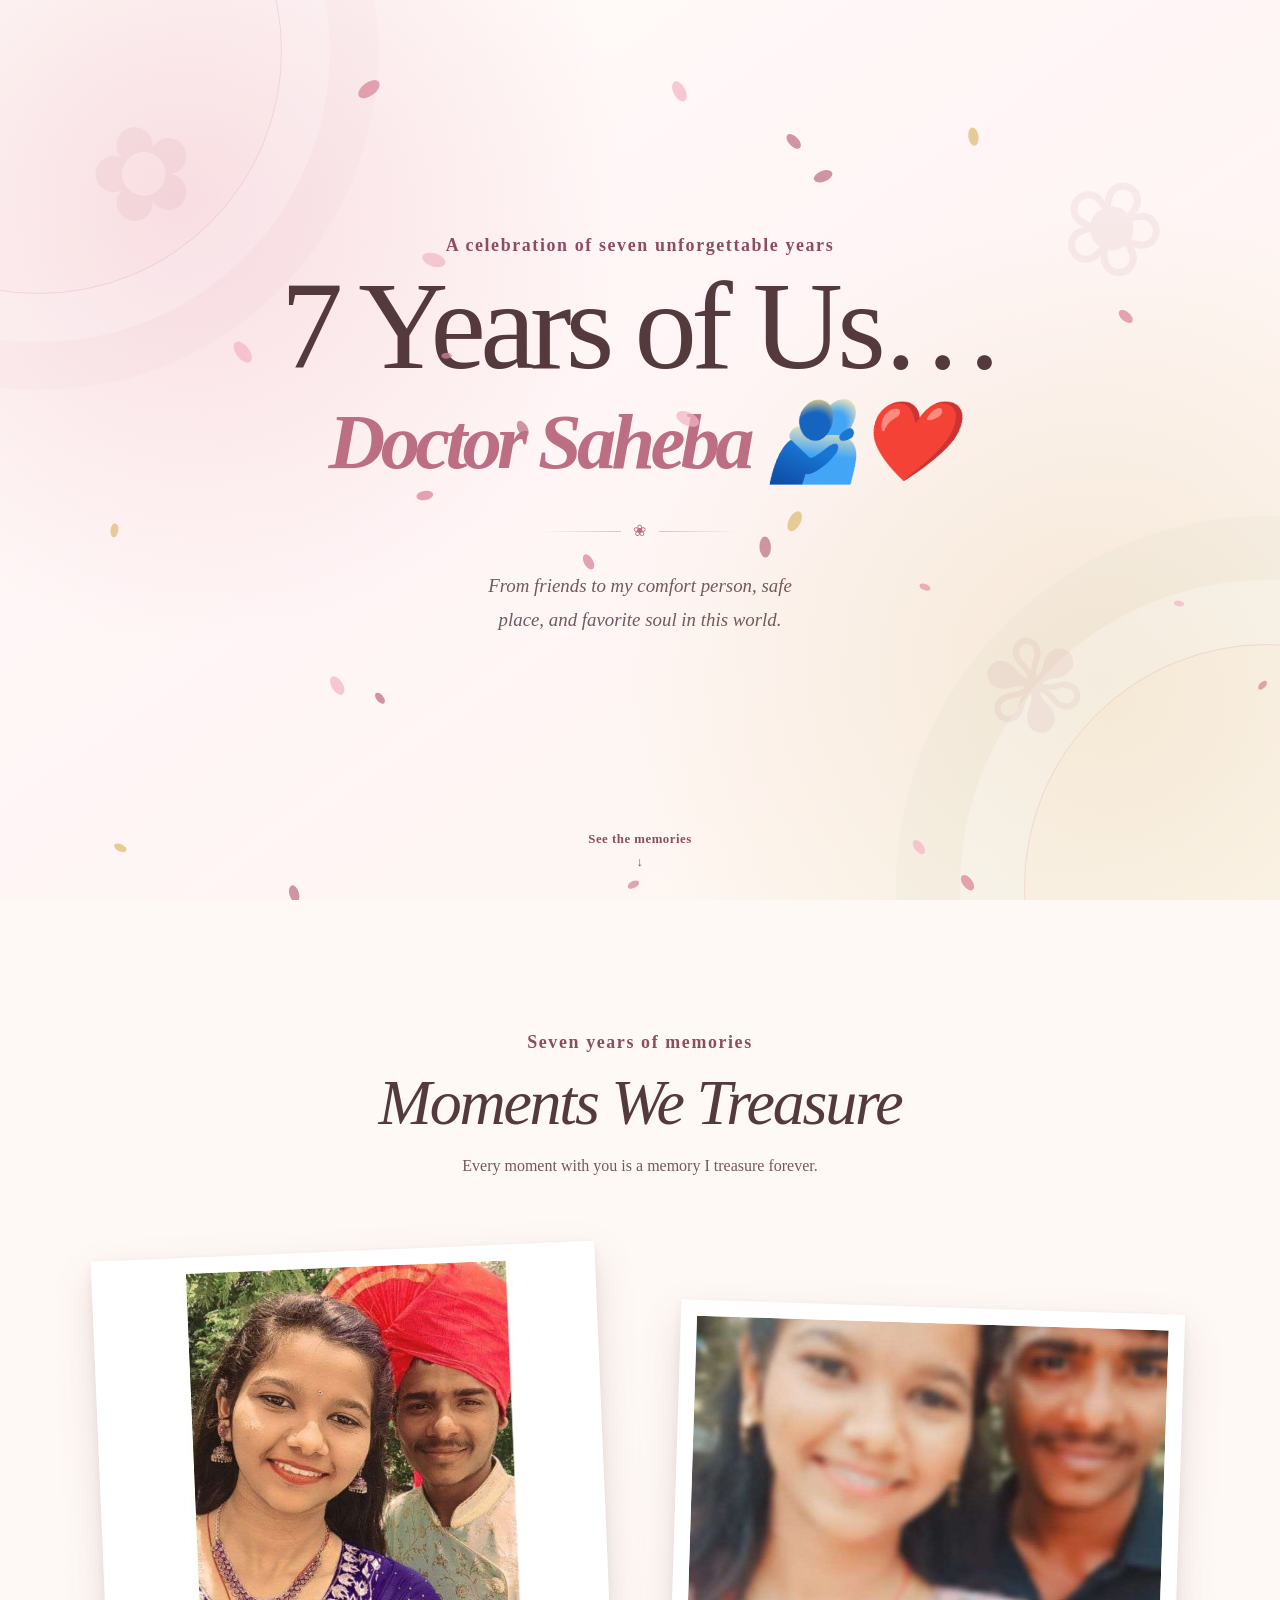
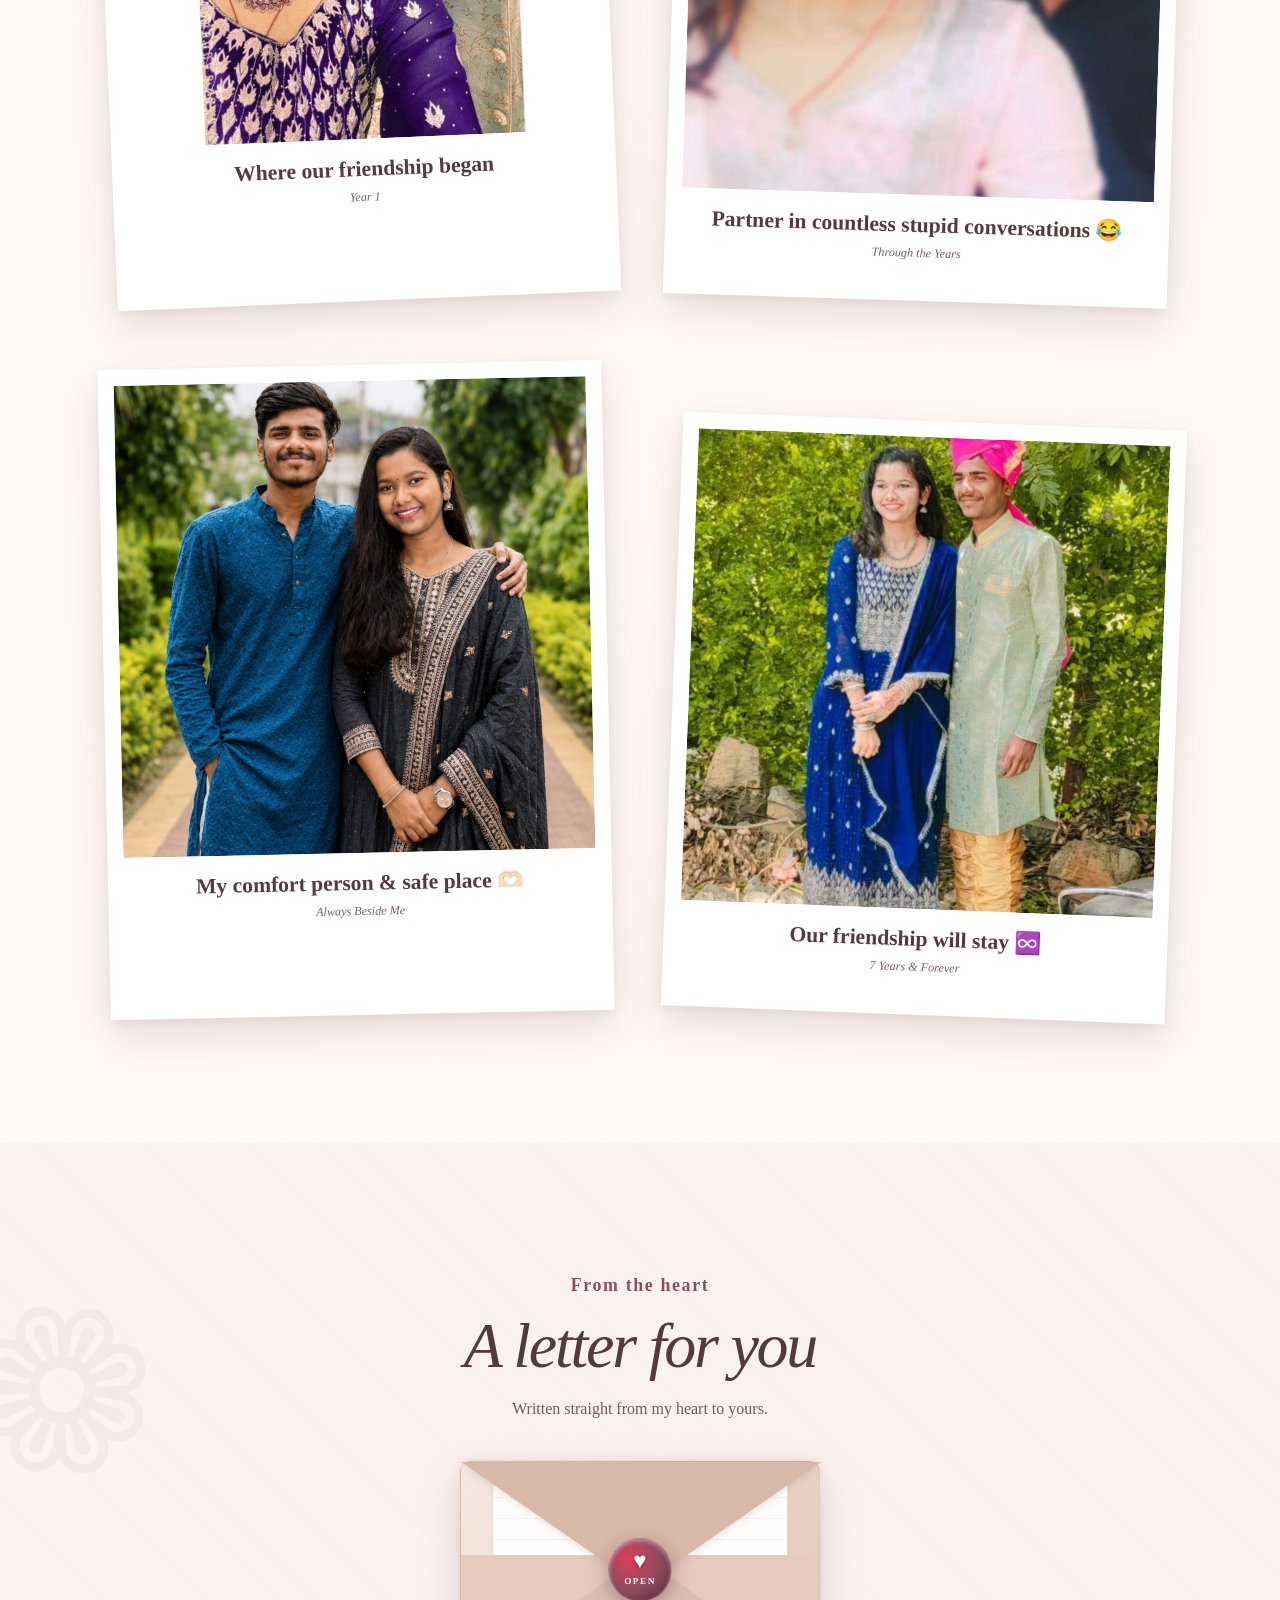
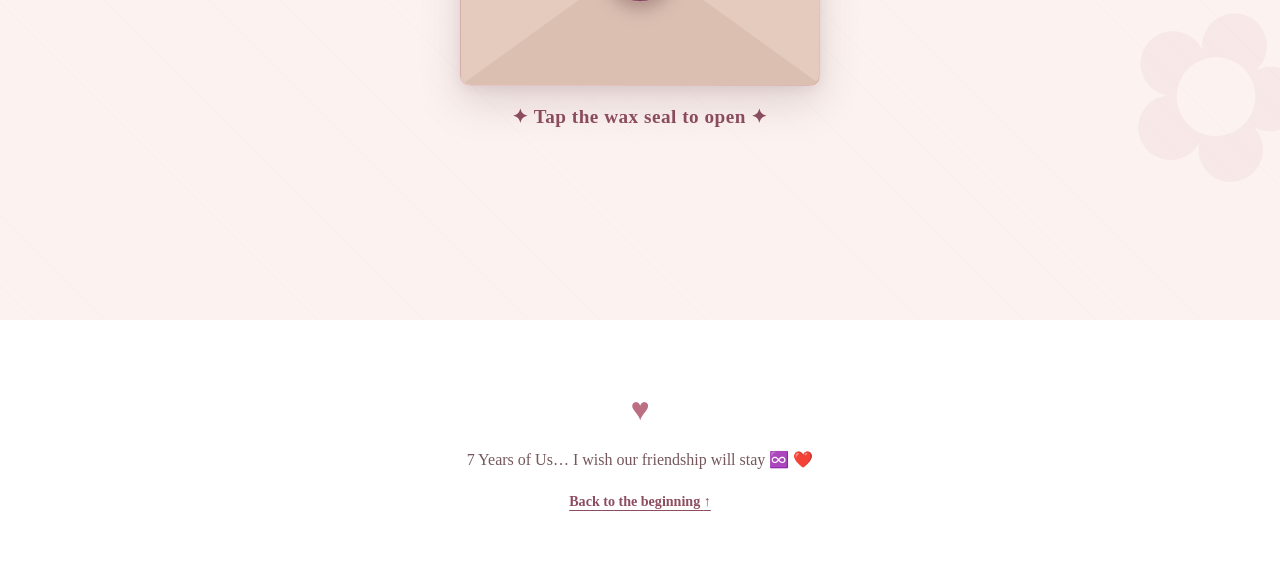
==== site/index.html @ c9fb91d1 "Customize love letter and add assets" ====
<!doctype html>
<html class="no-js" lang="en">
<head>
  <meta charset="utf-8">
  <meta name="viewport" content="width=device-width, initial-scale=1">
  <script>document.documentElement.classList.replace('no-js', 'js');</script>
  <title>7 Years of Us… 🫂❤️ | Doctor Saheba</title>
  <meta name="description" content="Seven years of friendship, endless laughter, and unconditional love.">
  <meta name="theme-color" content="#fff9f5">
  <meta property="og:title" content="7 Years of Us… 🫂❤️ | Doctor Saheba">
  <meta property="og:description" content="Seven years of friendship, endless laughter, and unconditional love.">
  <meta property="og:type" content="website">
  <meta property="og:site_name" content="7 Years of Us">
  <meta name="twitter:card" content="summary">
  <link rel="icon" href="assets/placeholders/favicon.svg" type="image/svg+xml">
  <link rel="stylesheet" href="css/styles.css">
  <script src="js/content.js" defer></script>
  <script src="js/main.js" defer></script>
</head>
<body>
  <a class="skip-link" href="#main-content">Skip to the main content</a>

  <canvas id="celebration-canvas" aria-hidden="true"></canvas>

  <div class="music-player" id="music-player" hidden>
    <button class="music-button" id="music-button" type="button" aria-label="Play music" aria-pressed="false">
      <span class="music-icon" aria-hidden="true">♪</span>
    </button>
    <span class="music-copy">
      <span class="music-kicker">A song for this page</span>
      <span class="music-title" id="music-title">Background music</span>
    </span>
    <span class="music-bars" id="music-bars" aria-hidden="true">
      <i></i><i></i><i></i><i></i>
    </span>
    <span class="sr-only" id="music-status" aria-live="polite"></span>
    <audio id="background-music" preload="none"></audio>
  </div>

  <header class="hero" id="top">
    <span class="hero-bloom hero-bloom-one" aria-hidden="true">✿</span>
    <span class="hero-bloom hero-bloom-two" aria-hidden="true">❀</span>
    <span class="hero-bloom hero-bloom-three" aria-hidden="true">✾</span>

    <div class="hero-content">
      <p class="hero-eyebrow" data-content="heroEyebrow">A celebration of seven unforgettable years</p>
      <h1 class="hero-title">
        <span data-content="occasion">7 Years of Us…</span>
        <em data-content="recipientName">Doctor Saheba 🫂❤️</em>
      </h1>
      <span class="floral-divider" aria-hidden="true"><i></i>❀<i></i></span>
      <p class="hero-subtitle" data-content="heroSubtitle">From friends to my comfort person, safe place, and favorite soul in this world.</p>
    </div>

    <a class="scroll-cue" href="#gallery">
      <span>See the memories</span>
      <span aria-hidden="true">↓</span>
    </a>
  </header>

  <main id="main-content">
    <section class="gallery section" id="gallery" aria-labelledby="gallery-title">
      <div class="section-heading reveal">
        <p class="section-kicker" data-content="galleryEyebrow">A few favorite moments</p>
        <h2 id="gallery-title" data-content="galleryHeading">Our little gallery</h2>
        <p>Every moment with you is a memory I treasure forever.</p>
      </div>

      <div class="polaroid-grid">
        <article class="polaroid reveal" style="--tilt: -2.4deg">
          <div class="photo-frame">
            <img src="assets/photos/moment-1.jpg" width="800" height="800" loading="lazy" decoding="async" alt="Doctor Saheba and Om smiling together">
          </div>
          <p class="photo-caption">Where our friendship began</p>
          <p class="photo-date">Year 1</p>
        </article>
        <article class="polaroid reveal" style="--tilt: 1.8deg">
          <div class="photo-frame">
            <img src="assets/photos/moment-2.png" width="800" height="800" loading="lazy" decoding="async" alt="Doctor Saheba and Om in festive attire smiling together">
          </div>
          <p class="photo-caption">Partner in countless stupid conversations 😂</p>
          <p class="photo-date">Through the Years</p>
        </article>
        <article class="polaroid reveal" style="--tilt: -1.2deg">
          <div class="photo-frame">
            <img src="assets/photos/moment-3.jpg" width="800" height="800" loading="lazy" decoding="async" alt="Doctor Saheba and Om in traditional outfits">
          </div>
          <p class="photo-caption">My comfort person &amp; safe place 🫶🏻</p>
          <p class="photo-date">Always Beside Me</p>
        </article>
        <article class="polaroid reveal" style="--tilt: 2.2deg">
          <div class="photo-frame">
            <img src="assets/photos/moment-4.jpg" width="800" height="800" loading="lazy" decoding="async" alt="Doctor Saheba and Om together outdoors">
          </div>
          <p class="photo-caption">Our friendship will stay ♾️</p>
          <p class="photo-date">7 Years &amp; Forever</p>
        </article>
      </div>
    </section>

    <section class="letter-section" id="letter" aria-labelledby="letter-title">
      <span class="letter-flower letter-flower-left" aria-hidden="true">❁</span>
      <span class="letter-flower letter-flower-right" aria-hidden="true">✿</span>
      <div class="letter-wrap">
        <div class="section-heading reveal">
          <p class="section-kicker">From the heart</p>
          <h2 id="letter-title">A letter for you</h2>
          <p>Written straight from my heart to yours.</p>
        </div>

        <!-- Interactive 3D Envelope -->
        <div class="envelope-wrapper reveal" id="envelope-wrapper">
          <div class="envelope-box" id="envelope-box" tabindex="0" role="button" aria-label="Open Doctor Saheba's letter">
            <div class="envelope-flap" id="envelope-flap"></div>
            <div class="envelope-pocket"></div>
            <div class="envelope-letter-peek"></div>
            <button class="wax-seal-btn" id="letter-open" type="button" aria-controls="letter-paper" aria-expanded="false" aria-label="Break seal and open letter">
              <span class="wax-seal-symbol" aria-hidden="true">♥</span>
              <span class="wax-seal-label" aria-hidden="true">OPEN</span>
            </button>
          </div>
          <p class="envelope-hint-label">✦ Tap the wax seal to open ✦</p>
        </div>

        <article class="letter-paper" id="letter-paper" aria-label="Anniversary letter">
          <span class="paper-tape" aria-hidden="true"></span>
          <p class="letter-date" data-content="letterDate">7 Years of Us… 🫂❤️</p>
          <p class="letter-salutation" data-content="salutation">My Dearest Doctor Saheba,</p>
          <div class="letter-body" id="letter-body">
            <p>Seven years… honestly, I don’t even know how to put these seven years into words. 🥹❤️</p>
            <p>You came into my life as a friend, but somewhere along the way, you became so much more than that. You became my comfort person, my safe place, my biggest supporter, my partner in countless stupid conversations 😂, and someone who feels like a part of me. 🫶🏻</p>
            <p>I don't know what I did to deserve someone like you, but I know how lucky I am to have you. 🫶🏻</p>
            <p>You are not just my best friend 🥰 — you are one of the most important persons in my life 🤗.</p>
            <p>You are my personal Doctor madam ❤️. Happiest Friendship day dear Doctor Saheba 💞. I wish our friendship will stay ♾️.</p>
            <p>Once again, Happy friendship day dear Sweetheart ❣️🫶🏼</p>
          </div>
          <div class="letter-accessible sr-only" id="letter-accessible"></div>
          <p class="letter-signature" data-content="signature">Yours forever, Om</p>
          <p class="letter-heart" aria-hidden="true">♥</p>
          <div class="letter-actions">
            <button class="letter-close-btn" id="letter-close" type="button" aria-label="Fold letter back into envelope">
              <span>Fold letter back</span>
              <span aria-hidden="true">✉</span>
            </button>
          </div>
        </article>
      </div>
    </section>
  </main>

  <footer class="footer">
    <span class="footer-heart" aria-hidden="true">♥</span>
    <p data-content="footerText">7 Years of Us… I wish our friendship will stay ♾️ ❤️</p>
    <a href="#top">Back to the beginning <span aria-hidden="true">↑</span></a>
  </footer>
</body>
</html>
---- site/css/styles.css ----
:root {
  --ink: #54393d;
  --ink-soft: #75575c;
  --rose: #bc6f83;
  --rose-deep: #8d4d60;
  --blush: #f7dce2;
  --petal: #efb7c3;
  --cream: #fff9f5;
  --paper: #fffdfb;
  --sage: #7f9278;
  --gold: #a76838;
  --line: rgba(188, 111, 131, 0.23);
  --shadow: rgba(95, 54, 63, 0.15);
  --serif: Georgia, "Times New Roman", serif;
  --script: "Segoe Script", "Bradley Hand", cursive;
}

*, *::before, *::after { box-sizing: border-box; }

html {
  scroll-behavior: smooth;
  scroll-padding-top: 2rem;
  max-width: 100%;
  overflow-x: hidden;
}

body {
  margin: 0;
  min-width: 280px;
  max-width: 100%;
  overflow-x: hidden;
  background: var(--cream);
  color: var(--ink);
  font-family: var(--serif);
  line-height: 1.6;
}

button, a { -webkit-tap-highlight-color: transparent; }
button { font: inherit; }
a { color: var(--rose-deep); }

:focus-visible {
  outline: 3px solid #704153;
  outline-offset: 4px;
}

.skip-link {
  position: fixed;
  z-index: 1000;
  top: 0.75rem;
  left: 0.75rem;
  padding: 0.7rem 1rem;
  border-radius: 0.3rem;
  background: var(--ink);
  color: white;
  transform: translateY(-160%);
  transition: transform 160ms ease;
}

.skip-link:focus { transform: translateY(0); }

.sr-only {
  position: absolute;
  width: 1px;
  height: 1px;
  padding: 0;
  margin: -1px;
  overflow: hidden;
  clip: rect(0, 0, 0, 0);
  white-space: nowrap;
  border: 0;
}

#celebration-canvas {
  position: fixed;
  inset: 0;
  z-index: 50;
  pointer-events: none;
}

.hero {
  position: relative;
  isolation: isolate;
  min-height: 100svh;
  display: grid;
  place-items: center;
  overflow: hidden;
  padding: 5rem 1.5rem 7rem;
  text-align: center;
  background:
    radial-gradient(circle at 14% 22%, rgba(239, 183, 195, 0.42), transparent 28rem),
    radial-gradient(circle at 86% 76%, rgba(224, 194, 143, 0.28), transparent 30rem),
    linear-gradient(145deg, #fffdfa, #fff5f6 48%, #fdf8ee);
}

.hero::before,
.hero::after {
  content: "";
  position: absolute;
  z-index: -1;
  width: min(38vw, 34rem);
  aspect-ratio: 1;
  border: 1px solid rgba(188, 111, 131, 0.17);
  border-radius: 50%;
}

.hero::before { left: -16vw; top: -15vw; box-shadow: 0 0 0 3rem rgba(255,255,255,.22), 0 0 0 6rem rgba(188,111,131,.035); }
.hero::after { right: -18vw; bottom: -18vw; box-shadow: 0 0 0 4rem rgba(255,255,255,.25), 0 0 0 8rem rgba(127,146,120,.035); }

.hero-content { position: relative; z-index: 1; max-width: 62rem; }

.hero-eyebrow,
.section-kicker {
  margin: 0 0 0.7rem;
  color: var(--rose-deep);
  font-family: var(--script);
  font-size: clamp(0.9rem, 2vw, 1.12rem);
  font-weight: 700;
  letter-spacing: 0.09em;
}

.hero-title {
  max-width: 16ch;
  margin: 0 auto;
  font-size: clamp(3.35rem, 10vw, 7.8rem);
  font-weight: 400;
  letter-spacing: -0.045em;
  line-height: 0.91;
  text-wrap: balance;
}

.hero-title em {
  display: block;
  max-width: 100%;
  margin-top: 0.18em;
  color: var(--rose);
  font-family: var(--script);
  font-size: 0.63em;
  font-weight: 700;
  letter-spacing: -0.06em;
  line-height: 1.12;
  overflow-wrap: anywhere;
}

.floral-divider {
  display: flex;
  align-items: center;
  justify-content: center;
  gap: 0.8rem;
  width: min(16rem, 70vw);
  margin: 2rem auto 1.6rem;
  color: var(--rose);
}

.floral-divider i { width: 5rem; height: 1px; background: linear-gradient(90deg, transparent, var(--petal)); }
.floral-divider i:last-child { background: linear-gradient(90deg, var(--petal), transparent); }

.hero-subtitle {
  max-width: 34rem;
  margin: 0 auto;
  color: var(--ink-soft);
  font-size: clamp(1rem, 2vw, 1.18rem);
  font-style: italic;
  line-height: 1.8;
  text-wrap: balance;
}

.hero-bloom {
  position: absolute;
  color: var(--rose);
  font-size: clamp(4rem, 10vw, 8rem);
  opacity: 0.09;
  user-select: none;
}

.hero-bloom-one { top: 8%; left: 7%; transform: rotate(-18deg); }
.hero-bloom-two { top: 14%; right: 9%; transform: rotate(22deg); }
.hero-bloom-three { right: 15%; bottom: 12%; transform: rotate(-12deg); }

.scroll-cue {
  position: absolute;
  left: 50%;
  bottom: 1.7rem;
  z-index: 2;
  display: grid;
  justify-items: center;
  gap: 0.2rem;
  color: var(--rose-deep);
  font-family: var(--script);
  font-size: 0.8rem;
  font-weight: 700;
  letter-spacing: 0.04em;
  text-decoration: none;
  transform: translateX(-50%);
  animation: gentle-bounce 2.4s ease-in-out infinite;
}

.section {
  width: min(100%, 76rem);
  margin: 0 auto;
  padding: clamp(5rem, 10vw, 8rem) clamp(1rem, 4vw, 2rem);
}

.section-heading { max-width: 42rem; margin: 0 auto clamp(2.8rem, 6vw, 4.5rem); text-align: center; }
.section-heading h2 {
  margin: 0;
  font-size: clamp(2.25rem, 6vw, 4rem);
  font-style: italic;
  font-weight: 400;
  letter-spacing: -0.035em;
  line-height: 1.08;
  text-wrap: balance;
}
.section-heading > p:last-child { max-width: 34rem; margin: 1rem auto 0; color: var(--ink-soft); }

.gallery { position: relative; }
.polaroid-grid { display: grid; grid-template-columns: repeat(2, minmax(0, 1fr)); gap: clamp(2rem, 5vw, 4.5rem); padding: 0 clamp(0rem, 4vw, 2.5rem); }

.polaroid {
  position: relative;
  min-width: 0;
  padding: clamp(0.65rem, 2vw, 1rem) clamp(0.65rem, 2vw, 1rem) clamp(1.4rem, 4vw, 2.35rem);
  background: #fff;
  box-shadow: 0 1rem 2.5rem var(--shadow), 0 0.2rem 0.5rem rgba(84,57,61,.07);
  transform: rotate(var(--tilt));
  transition: transform 350ms ease, box-shadow 350ms ease;
}

.polaroid:nth-child(even) { margin-top: 3.5rem; }
.polaroid:hover { transform: rotate(0) translateY(-0.45rem); box-shadow: 0 1.5rem 3rem rgba(95,54,63,.2); }

.photo-frame { aspect-ratio: 1; overflow: hidden; background: var(--blush); }
.photo-frame img { display: block; width: 100%; height: 100%; object-fit: cover; }

.photo-caption {
  margin: 1rem 0 0;
  color: var(--ink);
  font-family: var(--script);
  font-size: clamp(1rem, 2.5vw, 1.35rem);
  font-weight: 700;
  line-height: 1.35;
  overflow-wrap: anywhere;
  text-align: center;
}

.photo-date { margin: 0.25rem 0 0; color: #795f64; font-size: 0.76rem; font-style: italic; overflow-wrap: anywhere; text-align: center; }

.letter-section {
  position: relative;
  overflow: hidden;
  padding: clamp(5rem, 10vw, 8.5rem) clamp(0.75rem, 3vw, 2rem);
  background:
    linear-gradient(rgba(255,249,245,.58), rgba(255,249,245,.58)),
    repeating-linear-gradient(45deg, transparent 0 24px, rgba(188,111,131,.045) 24px 25px),
    #f7e9e9;
}

.letter-wrap { position: relative; z-index: 1; width: min(100%, 48rem); margin: 0 auto; }
.letter-section .section-heading { margin-bottom: 2.5rem; }
.letter-flower { position: absolute; color: var(--rose); font-size: clamp(7rem, 18vw, 15rem); opacity: .07; user-select: none; }
.letter-flower-left { top: 9%; left: -2rem; transform: rotate(-20deg); }
.letter-flower-right { right: -2rem; bottom: 5%; transform: rotate(20deg); }

/* =======================================================
   Interactive 3D Envelope & Wax Seal Animation
   ======================================================= */
.envelope-wrapper {
  display: flex;
  flex-direction: column;
  align-items: center;
  justify-content: center;
  margin: 0 auto 2.5rem;
  perspective: 1200px;
  width: 100%;
}

.envelope-box {
  position: relative;
  width: min(92vw, 360px);
  height: 225px;
  background: linear-gradient(135deg, #f7eae1 0%, #ecd7ca 50%, #dfc3b5 100%);
  border-radius: 10px;
  box-shadow: 0 16px 40px rgba(95, 54, 63, 0.18), 0 3px 12px rgba(95, 54, 63, 0.08);
  border: 1px solid rgba(188, 111, 131, 0.28);
  cursor: pointer;
  transition: transform 350ms cubic-bezier(0.16, 1, 0.3, 1), box-shadow 350ms ease;
  transform-style: preserve-3d;
}

.envelope-box:hover {
  transform: translateY(-5px) scale(1.02);
  box-shadow: 0 22px 50px rgba(95, 54, 63, 0.24);
}

/* 3D Top Flap */
.envelope-flap {
  position: absolute;
  top: 0;
  left: 0;
  width: 100%;
  height: 0;
  border-left: 180px solid transparent;
  border-right: 180px solid transparent;
  border-top: 125px solid #d8b8a8;
  transform-origin: top center;
  transition: transform 650ms cubic-bezier(0.4, 0, 0.2, 1);
  z-index: 5;
  filter: drop-shadow(0 2px 4px rgba(95, 54, 63, 0.15));
}

@media (max-width: 400px) {
  .envelope-box { width: 300px; height: 195px; }
  .envelope-flap {
    border-left-width: 150px;
    border-right-width: 150px;
    border-top-width: 110px;
  }
}

/* Front Pocket */
.envelope-pocket {
  position: absolute;
  inset: 0;
  z-index: 4;
  pointer-events: none;
  border-radius: 10px;
  overflow: hidden;
}

.envelope-pocket::before {
  content: "";
  position: absolute;
  bottom: 0;
  left: 0;
  width: 100%;
  height: 0;
  border-left: 180px solid #e5cabe;
  border-right: 180px solid #e5cabe;
  border-bottom: 130px solid #dbc0b2;
}

@media (max-width: 400px) {
  .envelope-pocket::before {
    border-left-width: 150px;
    border-right-width: 150px;
    border-bottom-width: 110px;
  }
}

/* Letter Peek Edge */
.envelope-letter-peek {
  position: absolute;
  top: 15px;
  left: 50%;
  transform: translateX(-50%);
  width: 82%;
  height: 80px;
  background: repeating-linear-gradient(transparent 0 20px, rgba(188,111,131,.08) 20px 21px), var(--paper);
  border-radius: 4px;
  box-shadow: 0 -2px 6px rgba(95,54,63,0.06);
  z-index: 3;
  transition: transform 600ms ease;
}

/* Wax Seal Button */
.wax-seal-btn {
  position: absolute;
  top: 48%;
  left: 50%;
  transform: translate(-50%, -50%);
  width: 64px;
  height: 64px;
  border-radius: 50%;
  background: radial-gradient(circle at 35% 35%, #e23b59 0%, var(--rose-deep) 50%, #592231 100%);
  border: 1px solid rgba(255, 255, 255, 0.35);
  box-shadow: 0 6px 18px rgba(95, 54, 63, 0.4), inset 0 2px 4px rgba(255, 255, 255, 0.4);
  cursor: pointer;
  z-index: 10;
  display: flex;
  flex-direction: column;
  align-items: center;
  justify-content: center;
  color: #fff;
  transition: transform 250ms cubic-bezier(0.175, 0.885, 0.32, 1.275);
  animation: seal-pulse 2.2s infinite ease-in-out;
}

.wax-seal-btn:hover {
  transform: translate(-50%, -50%) scale(1.12);
  box-shadow: 0 8px 25px rgba(188, 111, 131, 0.6);
}

.wax-seal-symbol {
  font-size: 1.4rem;
  line-height: 1;
  filter: drop-shadow(0 1px 2px rgba(0,0,0,0.3));
}

.wax-seal-label {
  font-family: var(--serif);
  font-size: 0.58rem;
  letter-spacing: 1.5px;
  color: #fff9f5;
  font-weight: 700;
  margin-top: 1px;
}

.envelope-hint-label {
  margin-top: 16px;
  font-family: var(--script);
  font-size: clamp(0.95rem, 3.5vw, 1.2rem);
  font-weight: 700;
  color: var(--rose-deep);
  text-align: center;
  letter-spacing: 0.5px;
  animation: float-hint 2s infinite ease-in-out;
}

@keyframes seal-pulse {
  0%, 100% { transform: translate(-50%, -50%) scale(1); box-shadow: 0 6px 18px rgba(95, 54, 63, 0.4); }
  50% { transform: translate(-50%, -50%) scale(1.08); box-shadow: 0 8px 26px rgba(188, 111, 131, 0.65); }
}

@keyframes float-hint {
  0%, 100% { transform: translateY(0); opacity: 0.85; }
  50% { transform: translateY(-3px); opacity: 1; }
}

/* Open Envelope Animation State */
.envelope-box.is-open .envelope-flap {
  transform: rotateX(180deg);
  z-index: 2;
}

.envelope-box.is-open .wax-seal-btn {
  transform: translate(-50%, -50%) scale(0);
  opacity: 0;
  pointer-events: none;
}

.envelope-box.is-open .envelope-letter-peek {
  transform: translate(-50%, -45px);
}

.envelope-wrapper.is-hidden {
  display: none !important;
}

/* Floating Mini Hearts Burst */
.mini-floating-heart {
  position: fixed;
  font-size: 1.5rem;
  color: var(--rose-deep);
  pointer-events: none;
  z-index: 999;
  user-select: none;
  animation: miniHeartRise 1.2s cubic-bezier(0.2, 0.8, 0.3, 1) forwards;
}

@keyframes miniHeartRise {
  0% { transform: translate(0, 0) scale(0.6); opacity: 1; }
  100% { transform: translate(var(--tx), -120px) scale(1.2) rotate(var(--rot)); opacity: 0; }
}

/* Close/Re-fold button inside letter paper */
.letter-actions {
  display: flex;
  justify-content: center;
  margin-top: 2rem;
  padding-top: 1.5rem;
  border-top: 1px dashed rgba(188, 111, 131, 0.25);
}

.letter-close-btn {
  display: inline-flex;
  align-items: center;
  gap: 0.6rem;
  padding: 0.65rem 1.4rem;
  border-radius: 999px;
  background: rgba(255, 253, 251, 0.95);
  border: 1px solid rgba(141, 77, 96, 0.35);
  color: var(--rose-deep);
  font-family: var(--script);
  font-size: 0.95rem;
  font-weight: 700;
  cursor: pointer;
  transition: all 200ms ease;
  box-shadow: 0 4px 12px rgba(95, 54, 63, 0.08);
}

.letter-close-btn:hover {
  background: var(--paper);
  transform: translateY(-2px);
  box-shadow: 0 6px 16px rgba(95, 54, 63, 0.15);
  border-color: var(--rose-deep);
}

.letter-paper {
  position: relative;
  width: min(100%, 43rem);
  margin: 1.5rem auto 0;
  padding: clamp(2rem, 7vw, 4.25rem) clamp(1.35rem, 7vw, 4rem);
  border: 1px solid rgba(188,111,131,.16);
  border-radius: 0.4rem;
  background:
    linear-gradient(90deg, transparent 3.7rem, rgba(188,111,131,.16) 3.7rem, rgba(188,111,131,.16) calc(3.7rem + 1px), transparent calc(3.7rem + 1px)),
    repeating-linear-gradient(transparent 0 31px, rgba(188,111,131,.095) 31px 32px),
    var(--paper);
  box-shadow: 0 1.75rem 4rem rgba(95,54,63,.14), 0 .25rem .7rem rgba(95,54,63,.07);
}

.js .letter-paper:not(.is-open) { display: none; }
.js .letter-paper.is-open { animation: letter-arrives 850ms cubic-bezier(.2,.75,.25,1) both; }
.no-js .envelope-wrapper { display: none; }

.paper-tape {
  position: absolute;
  top: -0.7rem;
  left: 50%;
  width: 6rem;
  height: 1.7rem;
  background: rgba(235,202,156,.62);
  box-shadow: 0 2px 5px rgba(84,57,61,.06);
  transform: translateX(-50%) rotate(-1deg);
}

.letter-date { margin: 0 0 1.65rem; color: var(--rose-deep); font-size: .88rem; font-style: italic; text-align: right; overflow-wrap: anywhere; }
.letter-salutation { margin: 0 0 1.25rem; font-size: clamp(1.2rem, 4vw, 1.55rem); font-style: italic; overflow-wrap: anywhere; }
.letter-body { color: #63484d; font-size: clamp(.96rem, 2vw, 1.06rem); line-height: 2; }
.letter-body p { min-height: 2rem; margin: 0 0 1.15rem; overflow-wrap: anywhere; }
.letter-body p:not(.is-typing):not(.is-complete) { opacity: 0; }
.no-js .letter-body p { opacity: 1; }
.letter-body p.is-typing::after { content: "|"; margin-left: 2px; color: var(--rose-deep); animation: blink .7s step-end infinite; }
.letter-signature { margin: 1.7rem 0 0; color: var(--rose-deep); font-family: var(--script); font-size: clamp(1.35rem, 4vw, 1.9rem); font-weight: 700; line-height: 1.5; overflow-wrap: anywhere; text-align: right; }
.letter-heart { margin: .15rem 0 0; color: var(--rose); text-align: right; animation: heartbeat 1.7s ease-in-out infinite; }

.footer { padding: 4rem 1.25rem; background: #fff; text-align: center; }
.footer-heart { display: block; margin-bottom: .7rem; color: var(--rose); font-size: 2rem; animation: heartbeat 1.7s ease-in-out infinite; }
.footer p { margin: 0 auto 1rem; color: var(--ink-soft); overflow-wrap: anywhere; }
.footer a { font-size: .88rem; font-weight: 700; text-underline-offset: .25rem; }

.music-player {
  position: fixed;
  z-index: 100;
  top: 1rem;
  right: 1rem;
  max-width: calc(100vw - 2rem);
  display: flex;
  align-items: center;
  gap: .65rem;
  padding: .55rem .85rem .55rem .55rem;
  border: 1px solid rgba(188,111,131,.3);
  border-radius: 999px;
  background: rgba(255,253,251,.92);
  box-shadow: 0 .7rem 2rem rgba(95,54,63,.15);
  backdrop-filter: blur(12px);
}

.music-player[hidden] { display: none; }
.music-button { display: grid; flex: 0 0 auto; width: 2.45rem; aspect-ratio: 1; place-items: center; border: 0; border-radius: 50%; background: var(--rose-deep); color: white; cursor: pointer; }
.music-copy { display: grid; min-width: 0; line-height: 1.2; }
.music-kicker { color: #75575c; font-size: .62rem; text-transform: uppercase; letter-spacing: .08em; }
.music-title { max-width: 12rem; overflow: hidden; font-family: var(--script); font-size: .84rem; font-weight: 700; text-overflow: ellipsis; white-space: nowrap; }
.music-bars { display: flex; align-items: center; gap: 2px; height: 1.1rem; }
.music-bars i { display: block; width: 2px; height: 35%; border-radius: 2px; background: var(--rose); }
.music-bars.is-playing i { animation: soundbar .72s ease-in-out infinite alternate; }
.music-bars.is-playing i:nth-child(2) { animation-delay: -.25s; }
.music-bars.is-playing i:nth-child(3) { animation-delay: -.5s; }
.music-bars.is-playing i:nth-child(4) { animation-delay: -.15s; }

.js .reveal { opacity: 0; transform: translateY(2rem); }
.js .reveal.is-visible { opacity: 1; transform: translateY(0); transition: opacity 750ms ease, transform 750ms cubic-bezier(.2,.75,.25,1); }
.js .polaroid.reveal { transform: translateY(2.5rem) rotate(var(--tilt)); }
.js .polaroid.reveal.is-visible { transform: translateY(0) rotate(var(--tilt)); }
.js .polaroid.reveal.is-visible:hover { transform: translateY(-.45rem) rotate(0); }

@keyframes gentle-bounce { 0%, 100% { transform: translate(-50%, 0); } 50% { transform: translate(-50%, .45rem); } }
@keyframes letter-arrives { from { opacity: 0; transform: translateY(2.4rem) rotate(.7deg) scale(.97); } to { opacity: 1; transform: none; } }
@keyframes blink { 50% { opacity: 0; } }
@keyframes heartbeat { 0%, 100% { transform: scale(1); } 12% { transform: scale(1.13); } 24% { transform: scale(1); } }
@keyframes soundbar { from { height: 28%; } to { height: 95%; } }

@media (max-width: 680px) {
  .polaroid-grid { grid-template-columns: 1fr; gap: 2.4rem; padding: 0 clamp(.25rem, 6vw, 2rem); }
  .polaroid:nth-child(even) { margin-top: 0; }
  .hero-bloom { opacity: .065; }
  .letter-paper { background: repeating-linear-gradient(transparent 0 31px, rgba(188,111,131,.095) 31px 32px), var(--paper); }
}

@media (max-width: 390px) {
  .hero { padding-inline: 1rem; }
  .hero-title { font-size: clamp(3rem, 17vw, 4.2rem); }
  .music-copy { display: none; }
  .letter-section { padding-inline: .55rem; }
  .letter-paper { padding-inline: 1.15rem; }
}

@media (prefers-reduced-motion: reduce) {
  html { scroll-behavior: auto; }
  *, *::before, *::after { animation-duration: .001ms !important; animation-iteration-count: 1 !important; scroll-behavior: auto !important; transition-duration: .001ms !important; }
  #celebration-canvas { display: none; }
  .js .reveal,
  .js .reveal.is-visible,
  .js .polaroid.reveal,
  .js .polaroid.reveal.is-visible { opacity: 1; transform: rotate(var(--tilt, 0deg)); }
  .js .letter-paper.is-open { animation: none; }
  .letter-body p { opacity: 1 !important; }
}
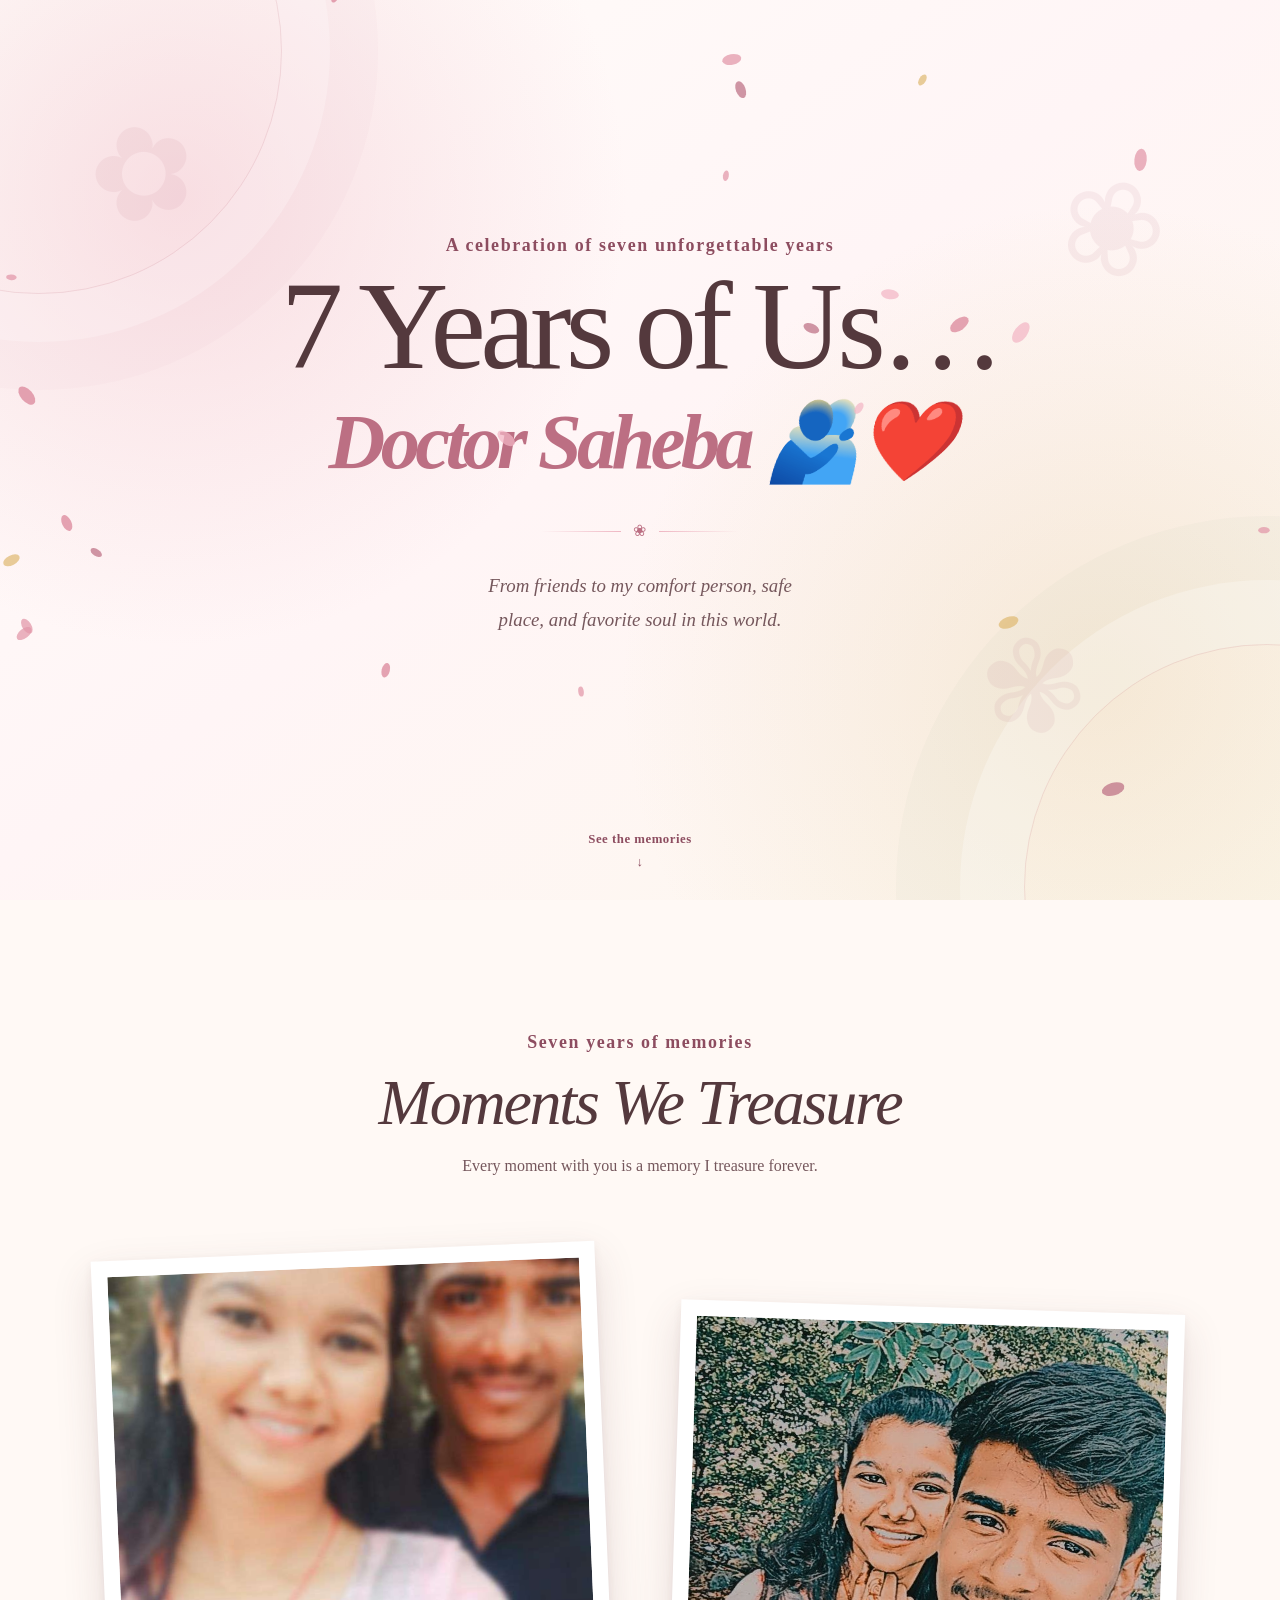
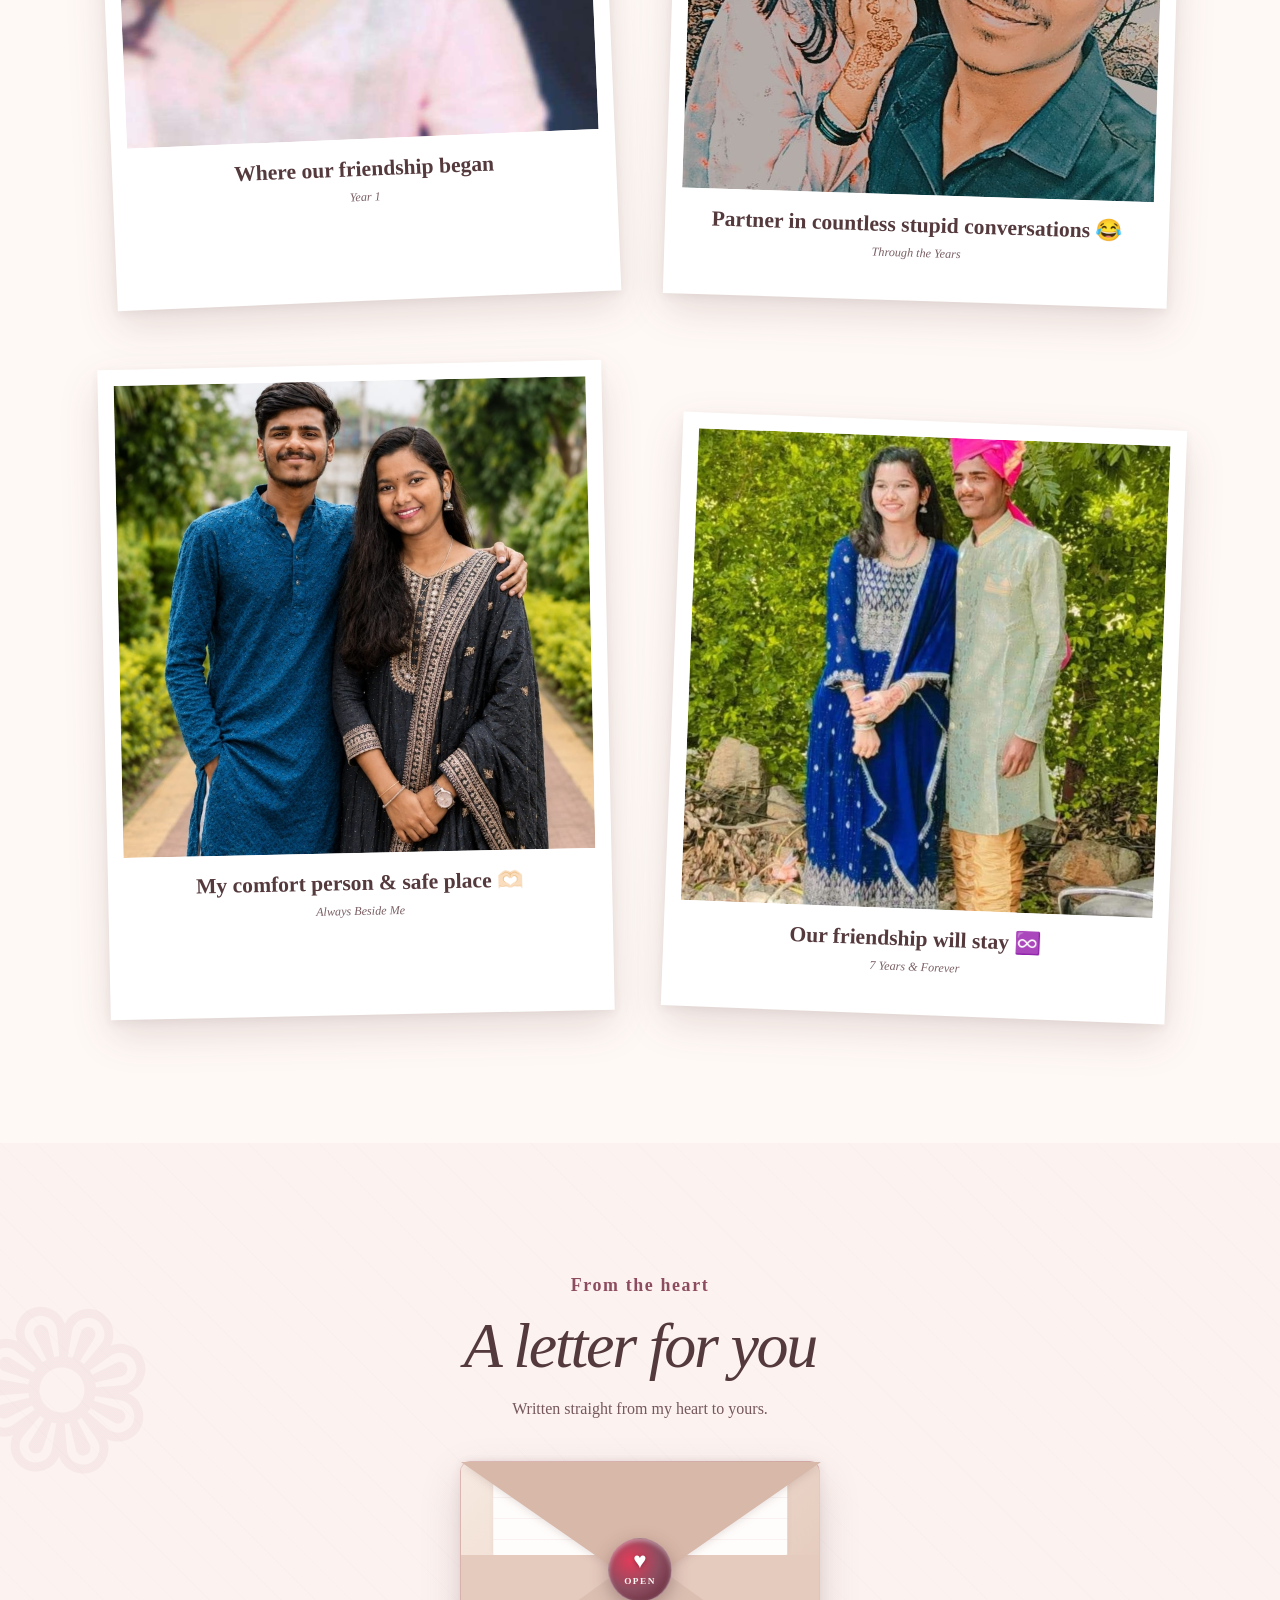
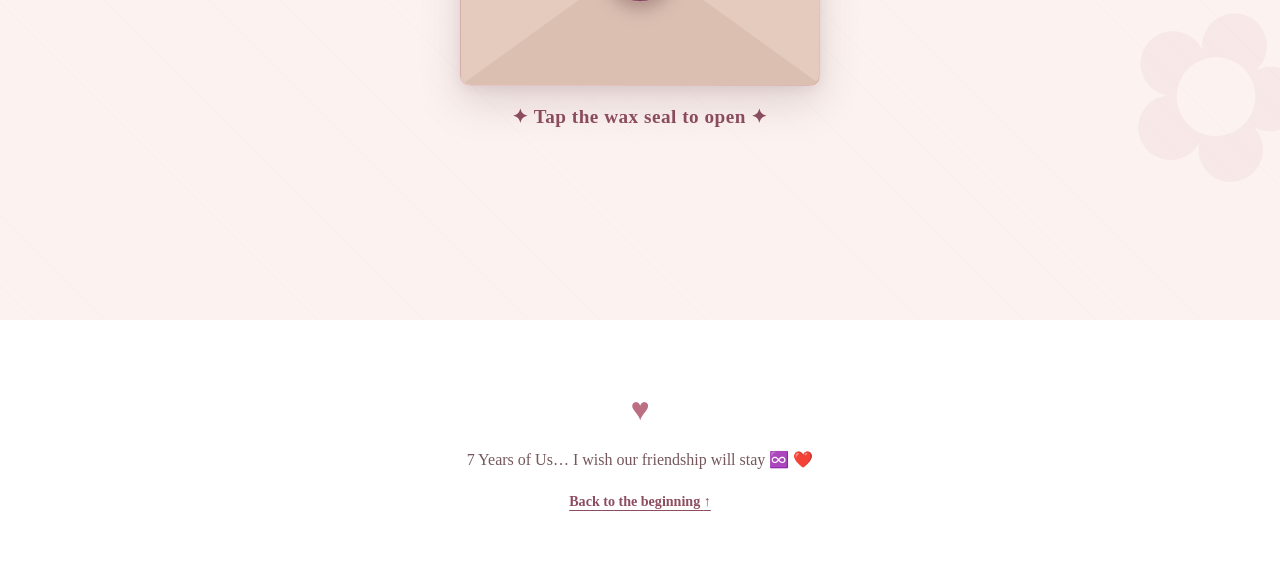
==== commit 9dbff1a5: "Update gallery photos" ====
--- a/site/index.html
+++ b/site/index.html
@@ -1,5 +1,6 @@
 <!doctype html>
 <html class="no-js" lang="en">
+
 <head>
   <meta charset="utf-8">
   <meta name="viewport" content="width=device-width, initial-scale=1">
@@ -17,6 +18,7 @@
   <script src="js/content.js" defer></script>
   <script src="js/main.js" defer></script>
 </head>
+
 <body>
   <a class="skip-link" href="#main-content">Skip to the main content</a>
 
@@ -49,7 +51,8 @@
         <em data-content="recipientName">Doctor Saheba 🫂❤️</em>
       </h1>
       <span class="floral-divider" aria-hidden="true"><i></i>❀<i></i></span>
-      <p class="hero-subtitle" data-content="heroSubtitle">From friends to my comfort person, safe place, and favorite soul in this world.</p>
+      <p class="hero-subtitle" data-content="heroSubtitle">From friends to my comfort person, safe place, and favorite
+        soul in this world.</p>
     </div>
 
     <a class="scroll-cue" href="#gallery">
@@ -69,28 +72,32 @@
       <div class="polaroid-grid">
         <article class="polaroid reveal" style="--tilt: -2.4deg">
           <div class="photo-frame">
-            <img src="assets/photos/moment-1.jpg" width="800" height="800" loading="lazy" decoding="async" alt="Doctor Saheba and Om smiling together">
+            <img src="assets/photos/moment-2.png" width="800" height="800" loading="lazy" decoding="async"
+              alt="Doctor Saheba and Om smiling together">
           </div>
           <p class="photo-caption">Where our friendship began</p>
           <p class="photo-date">Year 1</p>
         </article>
         <article class="polaroid reveal" style="--tilt: 1.8deg">
           <div class="photo-frame">
-            <img src="assets/photos/moment-2.png" width="800" height="800" loading="lazy" decoding="async" alt="Doctor Saheba and Om in festive attire smiling together">
+            <img src="assets/photos/moment-2.jpeg" width="800" height="800" loading="lazy" decoding="async"
+              alt="Doctor Saheba and Om in festive attire smiling together">
           </div>
           <p class="photo-caption">Partner in countless stupid conversations 😂</p>
           <p class="photo-date">Through the Years</p>
         </article>
         <article class="polaroid reveal" style="--tilt: -1.2deg">
           <div class="photo-frame">
-            <img src="assets/photos/moment-3.jpg" width="800" height="800" loading="lazy" decoding="async" alt="Doctor Saheba and Om in traditional outfits">
+            <img src="assets/photos/moment-3.jpg" width="800" height="800" loading="lazy" decoding="async"
+              alt="Doctor Saheba and Om in traditional outfits">
           </div>
           <p class="photo-caption">My comfort person &amp; safe place 🫶🏻</p>
           <p class="photo-date">Always Beside Me</p>
         </article>
         <article class="polaroid reveal" style="--tilt: 2.2deg">
           <div class="photo-frame">
-            <img src="assets/photos/moment-4.jpg" width="800" height="800" loading="lazy" decoding="async" alt="Doctor Saheba and Om together outdoors">
+            <img src="assets/photos/moment-4.jpg" width="800" height="800" loading="lazy" decoding="async"
+              alt="Doctor Saheba and Om together outdoors">
           </div>
           <p class="photo-caption">Our friendship will stay ♾️</p>
           <p class="photo-date">7 Years &amp; Forever</p>
@@ -110,11 +117,13 @@
 
         <!-- Interactive 3D Envelope -->
         <div class="envelope-wrapper reveal" id="envelope-wrapper">
-          <div class="envelope-box" id="envelope-box" tabindex="0" role="button" aria-label="Open Doctor Saheba's letter">
+          <div class="envelope-box" id="envelope-box" tabindex="0" role="button"
+            aria-label="Open Doctor Saheba's letter">
             <div class="envelope-flap" id="envelope-flap"></div>
             <div class="envelope-pocket"></div>
             <div class="envelope-letter-peek"></div>
-            <button class="wax-seal-btn" id="letter-open" type="button" aria-controls="letter-paper" aria-expanded="false" aria-label="Break seal and open letter">
+            <button class="wax-seal-btn" id="letter-open" type="button" aria-controls="letter-paper"
+              aria-expanded="false" aria-label="Break seal and open letter">
               <span class="wax-seal-symbol" aria-hidden="true">♥</span>
               <span class="wax-seal-label" aria-hidden="true">OPEN</span>
             </button>
@@ -128,17 +137,21 @@
           <p class="letter-salutation" data-content="salutation">My Dearest Doctor Saheba,</p>
           <div class="letter-body" id="letter-body">
             <p>Seven years… honestly, I don’t even know how to put these seven years into words. 🥹❤️</p>
-            <p>You came into my life as a friend, but somewhere along the way, you became so much more than that. You became my comfort person, my safe place, my biggest supporter, my partner in countless stupid conversations 😂, and someone who feels like a part of me. 🫶🏻</p>
+            <p>You came into my life as a friend, but somewhere along the way, you became so much more than that. You
+              became my comfort person, my safe place, my biggest supporter, my partner in countless stupid
+              conversations 😂, and someone who feels like a part of me. 🫶🏻</p>
             <p>I don't know what I did to deserve someone like you, but I know how lucky I am to have you. 🫶🏻</p>
             <p>You are not just my best friend 🥰 — you are one of the most important persons in my life 🤗.</p>
-            <p>You are my personal Doctor madam ❤️. Happiest Friendship day dear Doctor Saheba 💞. I wish our friendship will stay ♾️.</p>
+            <p>You are my personal Doctor madam ❤️. Happiest Friendship day dear Doctor Saheba 💞. I wish our friendship
+              will stay ♾️.</p>
             <p>Once again, Happy friendship day dear Sweetheart ❣️🫶🏼</p>
           </div>
           <div class="letter-accessible sr-only" id="letter-accessible"></div>
           <p class="letter-signature" data-content="signature">Yours forever, Om</p>
           <p class="letter-heart" aria-hidden="true">♥</p>
           <div class="letter-actions">
-            <button class="letter-close-btn" id="letter-close" type="button" aria-label="Fold letter back into envelope">
+            <button class="letter-close-btn" id="letter-close" type="button"
+              aria-label="Fold letter back into envelope">
               <span>Fold letter back</span>
               <span aria-hidden="true">✉</span>
             </button>
@@ -154,4 +167,5 @@
     <a href="#top">Back to the beginning <span aria-hidden="true">↑</span></a>
   </footer>
 </body>
-</html>
+
+</html>
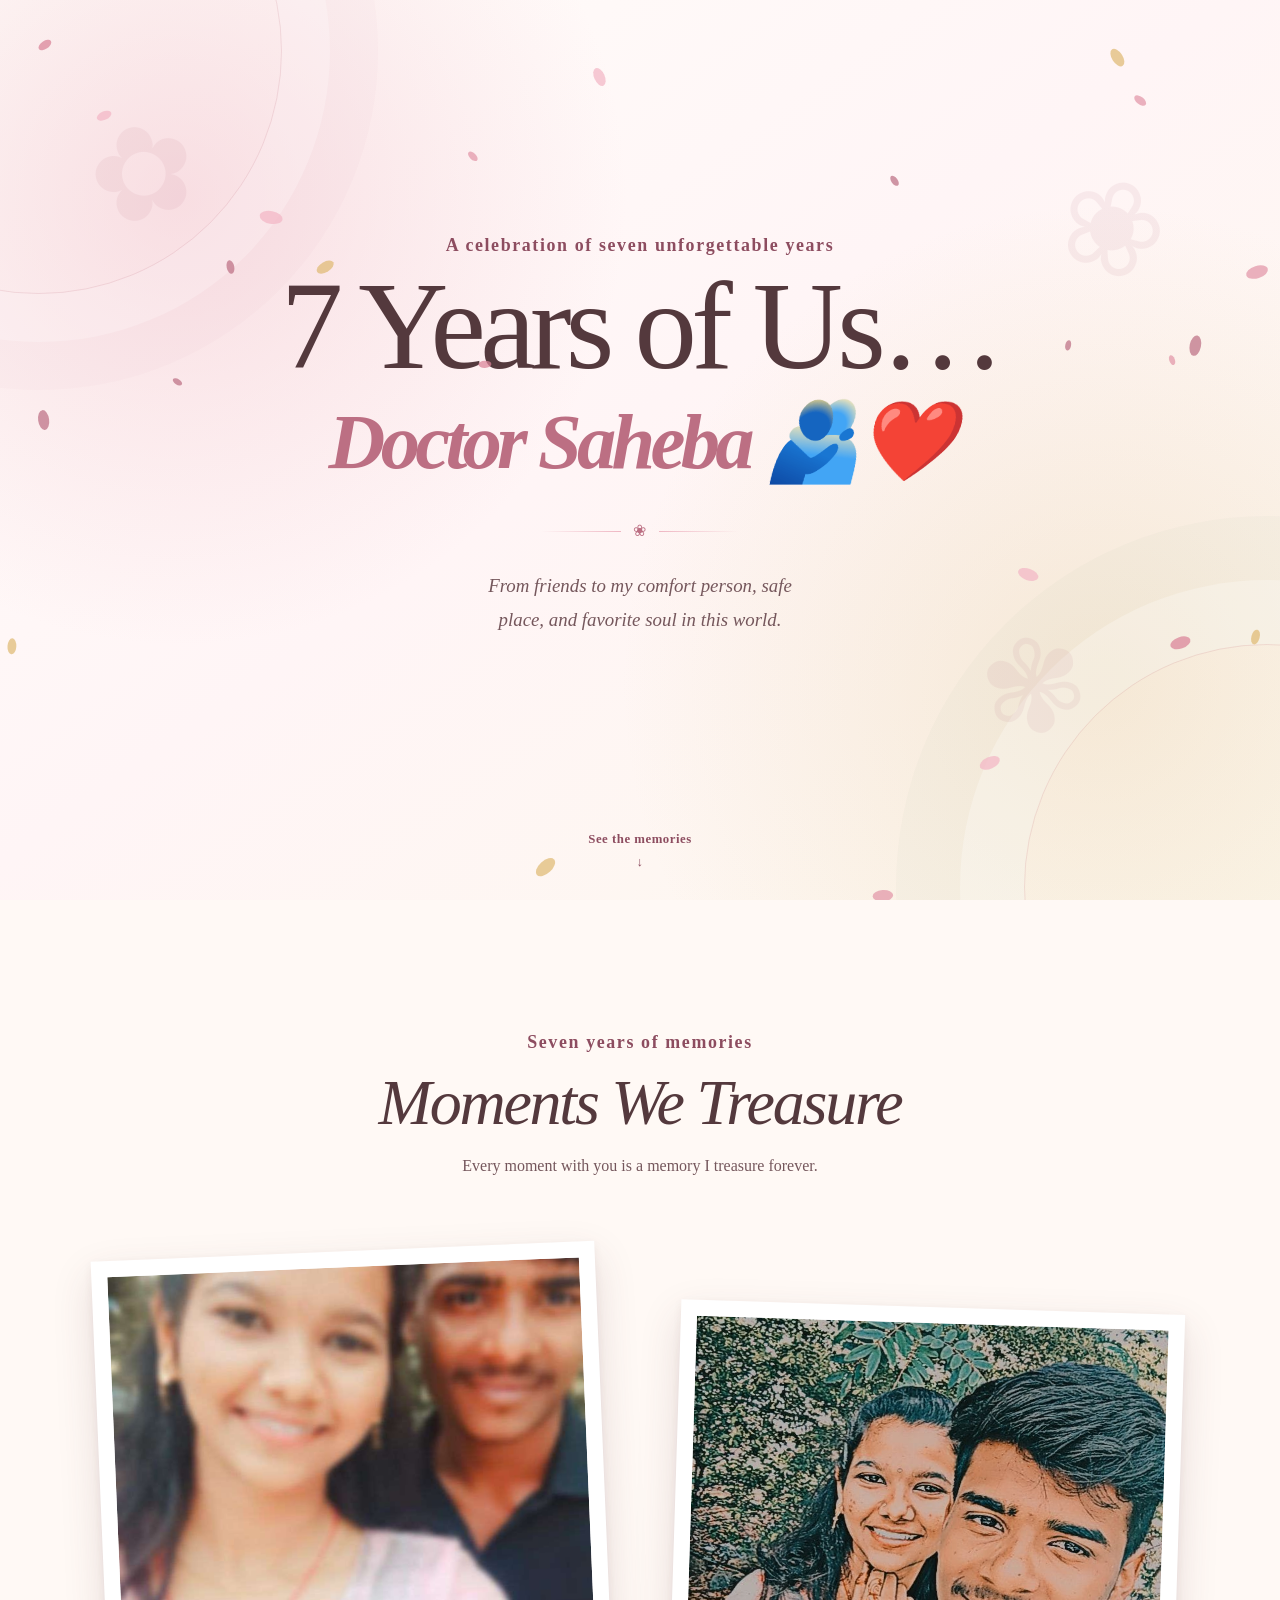
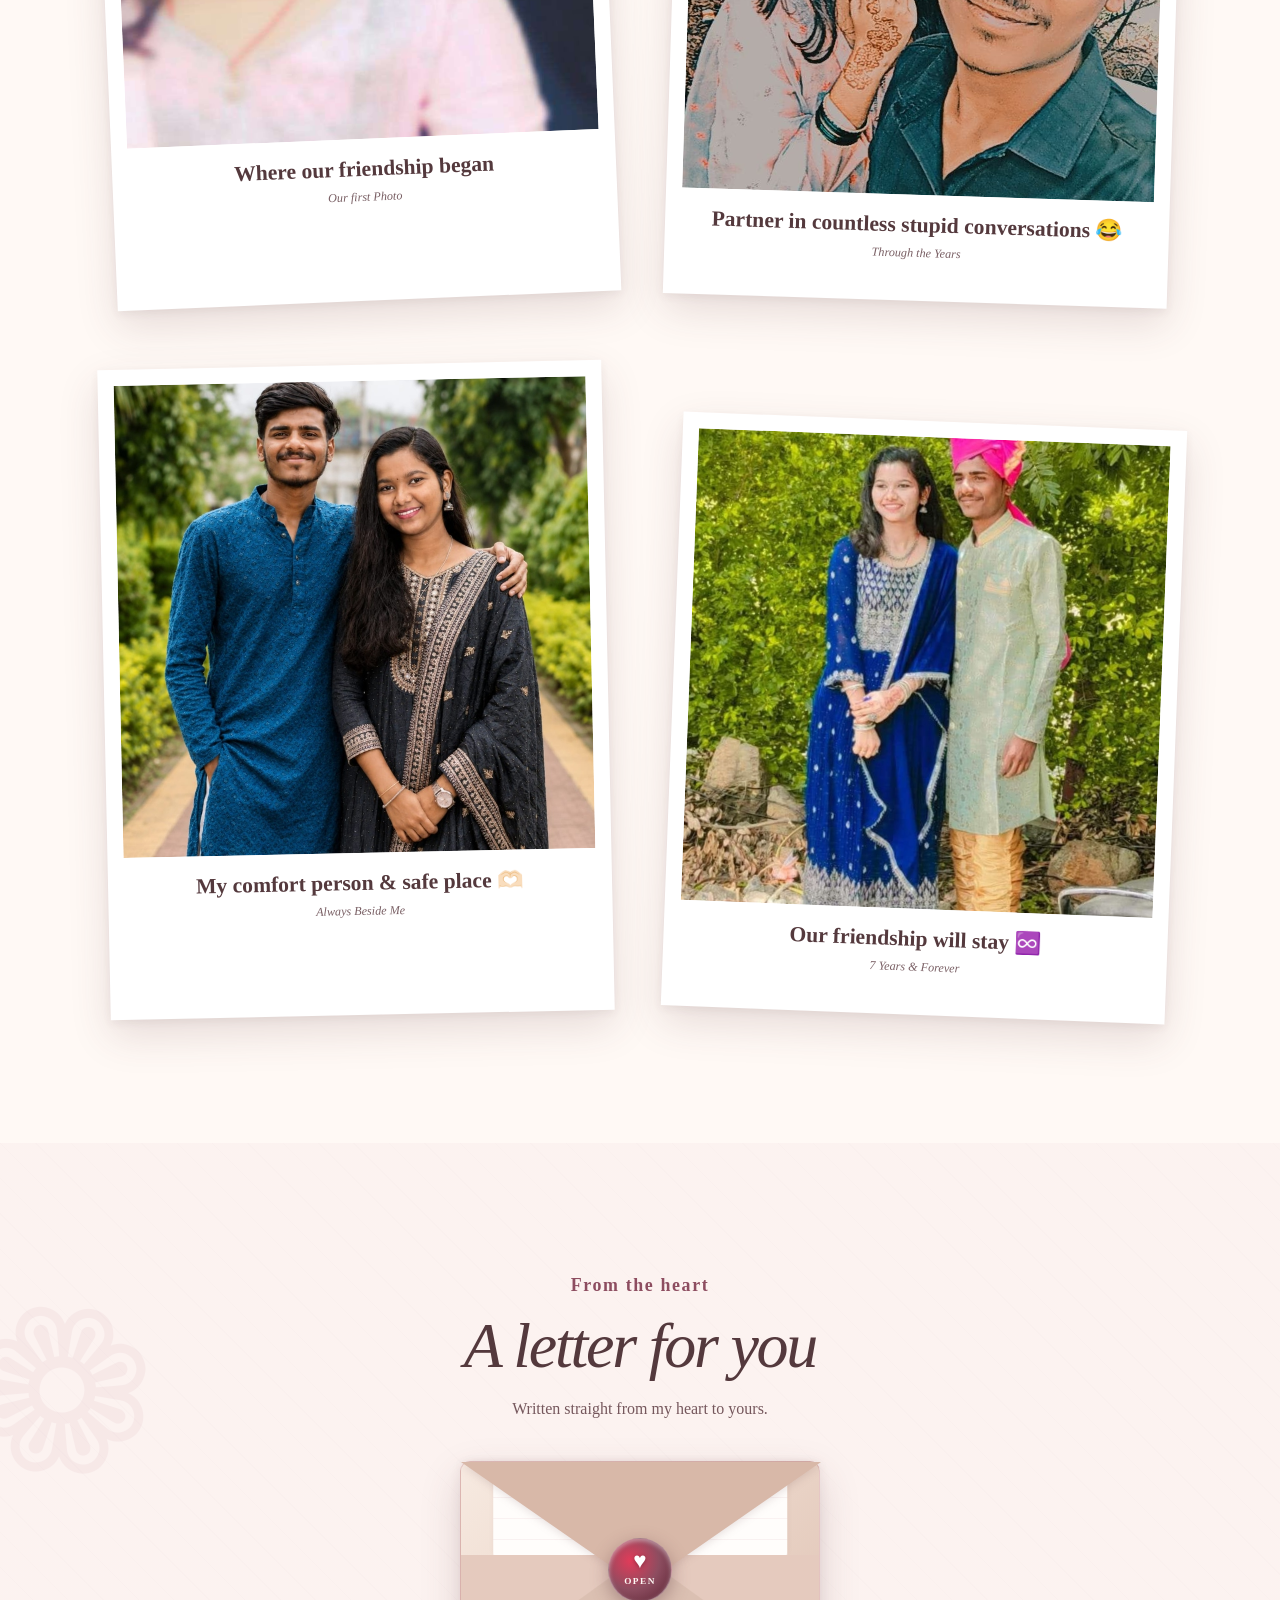
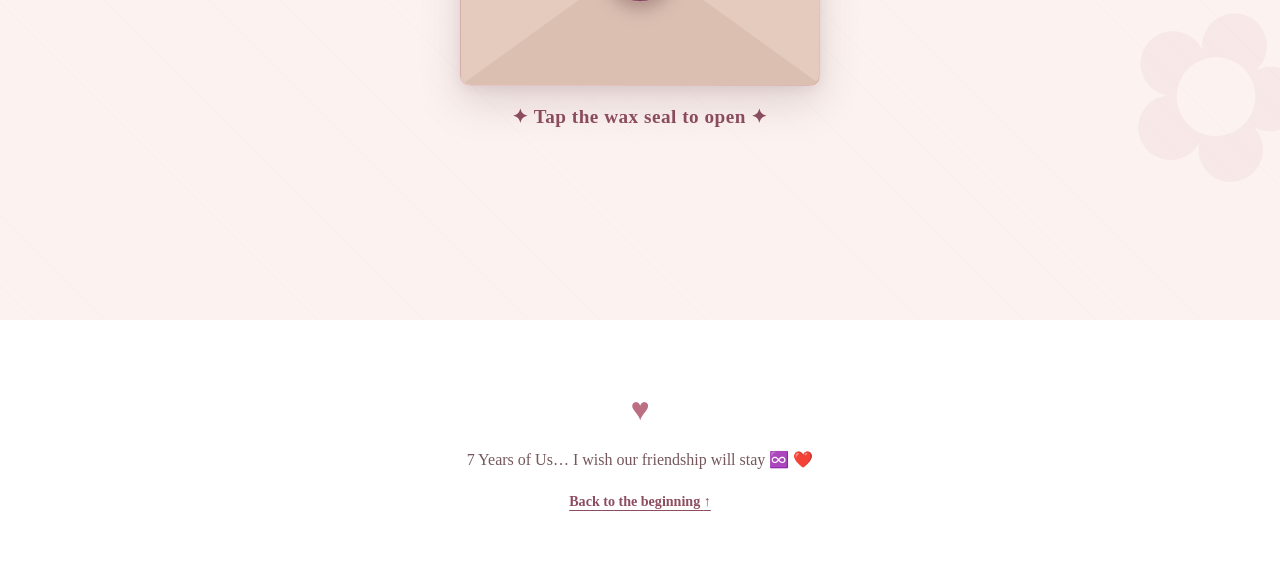
==== commit 365b4d22: "Update photo date to Our first Photo" ====
--- a/site/index.html
+++ b/site/index.html
@@ -76,7 +76,7 @@
               alt="Doctor Saheba and Om smiling together">
           </div>
           <p class="photo-caption">Where our friendship began</p>
-          <p class="photo-date">Year 1</p>
+          <p class="photo-date">Our first Photo </p>
         </article>
         <article class="polaroid reveal" style="--tilt: 1.8deg">
           <div class="photo-frame">
